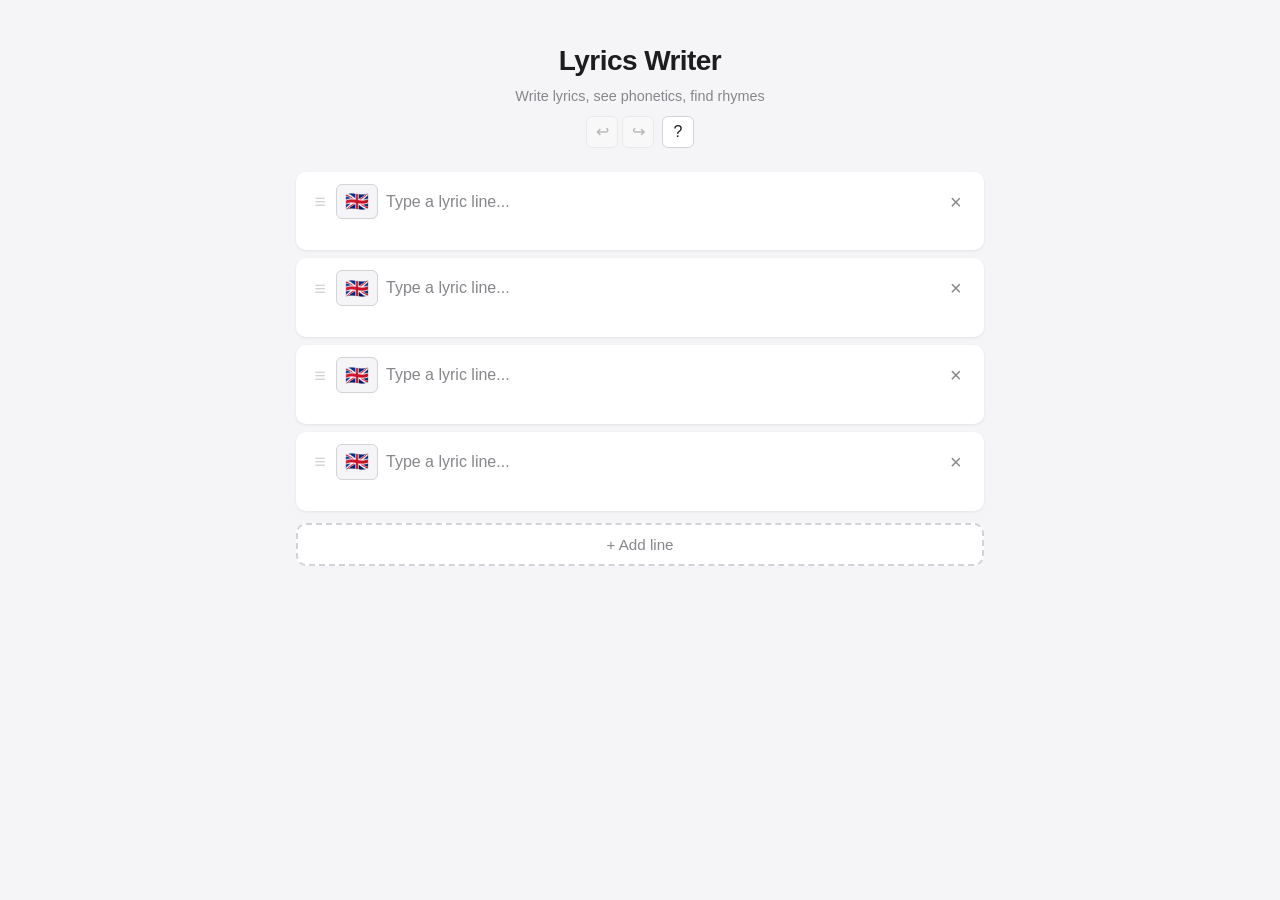
==== index.html @ 1f16d5e2 "fixed name" ====
<!DOCTYPE html>
<html lang="en">
<head>
  <meta charset="UTF-8">
  <meta name="viewport" content="width=device-width, initial-scale=1.0">
  <title>Lyrics Writer</title>
  <link rel="stylesheet" href="css/style.css">
</head>
<body>
  <header class="app-header">
    <div class="header-row">
      <h1>Lyrics Writer</h1>
    </div>
    <p>Write lyrics, see phonetics, find rhymes</p>
    <div class="header-controls">
      <div class="history-buttons">
        <button id="undo-btn" class="history-btn" disabled title="Undo (Ctrl+Z)">&#x21A9;</button>
        <button id="redo-btn" class="history-btn" disabled title="Redo (Ctrl+Shift+Z)">&#x21AA;</button>
      </div>
      <button id="about-btn" class="history-btn" title="About this tool">?</button>
    </div>
  </header>

  <!-- About modal -->
  <div id="about-modal" class="modal-overlay" hidden>
    <div class="modal">
      <button id="about-close" class="modal-close" title="Close">&times;</button>
      <h2>About Lyrics Writer</h2>

      <section>
        <h3>How it works</h3>
        <p>Lyrics Writer helps you write song lyrics with real-time phonetic feedback and rhyme detection.</p>
        <ul>
          <li><strong>Type a lyric</strong> on each line. Press <kbd>Enter</kbd> to move to the next line.</li>
          <li><strong>IPA phonetics</strong> appear below each line, showing how the words are pronounced using the International Phonetic Alphabet.</li>
          <li><strong>Rhyme detection</strong> automatically finds lines that end with the same sounds. Matching endings are <strong>bolded</strong> and color-coded &mdash; lines sharing a rhyme get a colored left border.</li>
          <li><strong>Syllable count</strong> is shown as a small badge on each line.</li>
          <li><strong>Drag &amp; drop</strong> lines using the <code>&equiv;</code> handle to reorder them.</li>
          <li><strong>Paste</strong> multiple lines at once &mdash; they are automatically split into separate lyric lines.</li>
          <li><strong>Undo / Redo</strong> with <kbd>Ctrl+Z</kbd> / <kbd>Ctrl+Shift+Z</kbd> or the header buttons.</li>
          <li>Your work is <strong>auto-saved</strong> in your browser and survives page refreshes.</li>
        </ul>
      </section>

      <section>
        <h3>&#x1F1EC;&#x1F1E7; English</h3>
        <p>IPA is fetched from a free dictionary API. Common words (pronouns, verbs, prepositions, contractions) are available instantly via a built-in dictionary. Words not found in either source are converted using English pronunciation rules &mdash; results are approximate given English's irregular spelling.</p>
      </section>

      <section>
        <h3>&#x1F1EB;&#x1F1F7; French</h3>
        <p>French uses a three-layer approach: a large built-in dictionary of common words, the free dictionary API, and a comprehensive rule-based converter as fallback. French spelling is fairly regular, so the rule-based converter handles most unknown words accurately. Missing accents are tolerated &mdash; typing <em>ecrire</em> will produce the same result as <em>&eacute;crire</em>.</p>
      </section>

      <section>
        <h3>&#x1F1EA;&#x1F1F8; Spanish</h3>
        <p>Spanish IPA comes from the dictionary API and a built-in dictionary of common words. Spanish has very regular pronunciation, so the API coverage combined with the built-in dictionary covers most vocabulary.</p>
      </section>

      <section>
        <h3>&#x1F1EE;&#x1F1F9; Italian</h3>
        <p>Italian works like Spanish: dictionary API plus a built-in dictionary. Italian pronunciation is largely predictable from spelling, making the API results reliable for most words.</p>
      </section>

      <section>
        <h3>&#x1F3DB;&#xFE0F; Latin</h3>
        <p>Latin uses a fully rule-based converter following Classical Latin pronunciation. Since Latin orthography maps deterministically to pronunciation, every word is converted without needing an API. Digraphs (<em>ae</em>, <em>oe</em>, <em>au</em>, <em>ph</em>, <em>th</em>, <em>ch</em>, <em>qu</em>) and all standard letter values are handled.</p>
      </section>

      <section class="modal-footer">
        <p>Rhymes are detected by comparing the IPA endings of all lines. The longer the shared ending, the stronger the rhyme. Cross-language rhymes work naturally since comparison is based on sound, not spelling.</p>
      </section>
    </div>
  </div>
  <main class="app-container">
    <div id="lines-container"></div>
    <button id="add-line-btn" class="add-line-btn">+ Add line</button>
  </main>

  <script src="js/languages.js"></script>
  <script src="js/ipa.js"></script>
  <script src="js/rhyme.js"></script>
  <script src="js/line.js"></script>
  <script src="js/app.js"></script>
</body>
</html>
---- css/style.css ----
*, *::before, *::after {
  box-sizing: border-box;
  margin: 0;
  padding: 0;
}

:root {
  --bg: #f5f5f7;
  --surface: #ffffff;
  --text: #1d1d1f;
  --text-muted: #86868b;
  --border: #d2d2d7;
  --accent: #0071e3;
  --accent-hover: #0077ed;
  --danger: #ff3b30;
  --radius: 10px;
  --shadow: 0 1px 3px rgba(0, 0, 0, 0.08);
}

body {
  font-family: -apple-system, BlinkMacSystemFont, 'Segoe UI', Roboto, Helvetica, Arial, sans-serif;
  background: var(--bg);
  color: var(--text);
  line-height: 1.5;
  min-height: 100vh;
}

.app-header {
  text-align: center;
  padding: 2.5rem 1rem 1.5rem;
}

.header-row {
  display: flex;
  align-items: center;
  justify-content: center;
  gap: 0.75rem;
}

.history-buttons {
  display: flex;
  gap: 0.25rem;
}

.history-btn {
  background: var(--surface);
  border: 1px solid var(--border);
  border-radius: 6px;
  width: 2rem;
  height: 2rem;
  font-size: 1rem;
  cursor: pointer;
  color: var(--text);
  display: inline-flex;
  align-items: center;
  justify-content: center;
  transition: border-color 0.2s, background 0.2s, opacity 0.2s;
}

.history-btn:hover:not(:disabled) {
  border-color: var(--accent);
  background: var(--bg);
}

.history-btn:disabled {
  opacity: 0.3;
  cursor: default;
}

.app-header h1 {
  font-size: 1.75rem;
  font-weight: 700;
  letter-spacing: -0.02em;
}

.app-header p {
  color: var(--text-muted);
  font-size: 0.9rem;
  margin-top: 0.25rem;
}

.app-container {
  max-width: 720px;
  margin: 0 auto;
  padding: 0 1rem 3rem;
}

#lines-container {
  display: flex;
  flex-direction: column;
  gap: 0.5rem;
}

.lyric-line {
  background: var(--surface);
  border-radius: var(--radius);
  padding: 0.75rem 1rem;
  box-shadow: var(--shadow);
  transition: box-shadow 0.2s;
}

.lyric-line:hover {
  box-shadow: 0 2px 8px rgba(0, 0, 0, 0.1);
}

.input-row {
  display: flex;
  align-items: center;
  gap: 0.5rem;
}

.drag-handle {
  cursor: grab;
  color: var(--border);
  font-size: 1.2rem;
  user-select: none;
  padding: 0 0.15rem;
  line-height: 1;
  transition: color 0.2s;
}

.drag-handle:hover {
  color: var(--text-muted);
}

.drag-handle:active {
  cursor: grabbing;
}

.lyric-line.dragging {
  opacity: 0.4;
}

.lang-select {
  appearance: none;
  -webkit-appearance: none;
  background: var(--bg);
  border: 1px solid var(--border);
  border-radius: 6px;
  padding: 0.4rem 0.5rem;
  font-size: 1.2rem;
  cursor: pointer;
  text-align: center;
  min-width: 2.5rem;
  transition: border-color 0.2s;
}

.lang-select:hover {
  border-color: var(--accent);
}

.lang-select:focus {
  outline: none;
  border-color: var(--accent);
  box-shadow: 0 0 0 3px rgba(0, 113, 227, 0.15);
}

.lyric-input {
  flex: 1;
  border: none;
  background: transparent;
  font-size: 1rem;
  color: var(--text);
  padding: 0.4rem 0;
  outline: none;
  font-family: inherit;
}

.lyric-input::placeholder {
  color: var(--text-muted);
}

.syllable-count {
  font-size: 0.75rem;
  color: var(--text-muted);
  background: var(--bg);
  border-radius: 999px;
  min-width: 1.5rem;
  height: 1.5rem;
  display: inline-flex;
  align-items: center;
  justify-content: center;
  flex-shrink: 0;
}

.syllable-count:empty {
  display: none;
}

.delete-btn {
  background: none;
  border: none;
  color: var(--text-muted);
  font-size: 1.25rem;
  cursor: pointer;
  padding: 0.2rem 0.4rem;
  border-radius: 4px;
  transition: color 0.2s, background 0.2s;
  line-height: 1;
}

.delete-btn:hover {
  color: var(--danger);
  background: rgba(255, 59, 48, 0.08);
}

.ipa-display {
  font-size: 0.85rem;
  color: var(--text-muted);
  padding: 0.25rem 0 0 4.25rem;
  min-height: 1.4em;
  font-family: 'Segoe UI', Roboto, Helvetica, Arial, sans-serif;
  transition: font-weight 0.2s;
}

.rhyme-match {
  font-weight: 700;
  color: var(--text);
}

.ipa-word {
  /* normal ipa word */
}

.ipa-unknown {
  opacity: 0.5;
  font-style: italic;
}

.ipa-loading {
  color: var(--text-muted);
  font-style: italic;
}

.add-line-btn {
  display: block;
  width: 100%;
  margin-top: 0.75rem;
  padding: 0.7rem;
  background: var(--surface);
  border: 2px dashed var(--border);
  border-radius: var(--radius);
  color: var(--text-muted);
  font-size: 0.95rem;
  cursor: pointer;
  transition: border-color 0.2s, color 0.2s;
}

.add-line-btn:hover {
  border-color: var(--accent);
  color: var(--accent);
}

.header-controls {
  display: flex;
  align-items: center;
  justify-content: center;
  gap: 0.5rem;
  margin-top: 0.5rem;
}

/* About modal */
.modal-overlay {
  position: fixed;
  inset: 0;
  background: rgba(0, 0, 0, 0.4);
  display: flex;
  align-items: center;
  justify-content: center;
  z-index: 100;
  padding: 1rem;
}

.modal-overlay[hidden] {
  display: none;
}

.modal {
  background: var(--surface);
  border-radius: 14px;
  max-width: 600px;
  width: 100%;
  max-height: 80vh;
  overflow-y: auto;
  padding: 2rem;
  position: relative;
  box-shadow: 0 8px 32px rgba(0, 0, 0, 0.2);
}

.modal-close {
  position: absolute;
  top: 0.75rem;
  right: 0.75rem;
  background: none;
  border: none;
  font-size: 1.5rem;
  cursor: pointer;
  color: var(--text-muted);
  width: 2rem;
  height: 2rem;
  display: flex;
  align-items: center;
  justify-content: center;
  border-radius: 6px;
  transition: background 0.2s, color 0.2s;
}

.modal-close:hover {
  background: var(--bg);
  color: var(--text);
}

.modal h2 {
  font-size: 1.4rem;
  font-weight: 700;
  margin-bottom: 1.25rem;
}

.modal h3 {
  font-size: 1.05rem;
  font-weight: 600;
  margin-top: 1.25rem;
  margin-bottom: 0.4rem;
}

.modal p {
  color: var(--text);
  font-size: 0.9rem;
  line-height: 1.6;
  margin-bottom: 0.5rem;
}

.modal ul {
  padding-left: 1.25rem;
  margin-bottom: 0.5rem;
}

.modal li {
  font-size: 0.9rem;
  line-height: 1.6;
  margin-bottom: 0.25rem;
}

.modal kbd {
  background: var(--bg);
  border: 1px solid var(--border);
  border-radius: 4px;
  padding: 0.1rem 0.35rem;
  font-size: 0.8rem;
  font-family: inherit;
}

.modal code {
  background: var(--bg);
  padding: 0.1rem 0.3rem;
  border-radius: 3px;
  font-size: 0.85rem;
}

.modal-footer {
  border-top: 1px solid var(--border);
  padding-top: 1rem;
  margin-top: 1.25rem;
}

.modal-footer p {
  color: var(--text-muted);
  font-size: 0.85rem;
}

@media (max-width: 480px) {
  .app-header h1 {
    font-size: 1.4rem;
  }

  .lyric-line {
    padding: 0.6rem 0.75rem;
  }

  .ipa-display {
    padding-left: 3rem;
  }
}
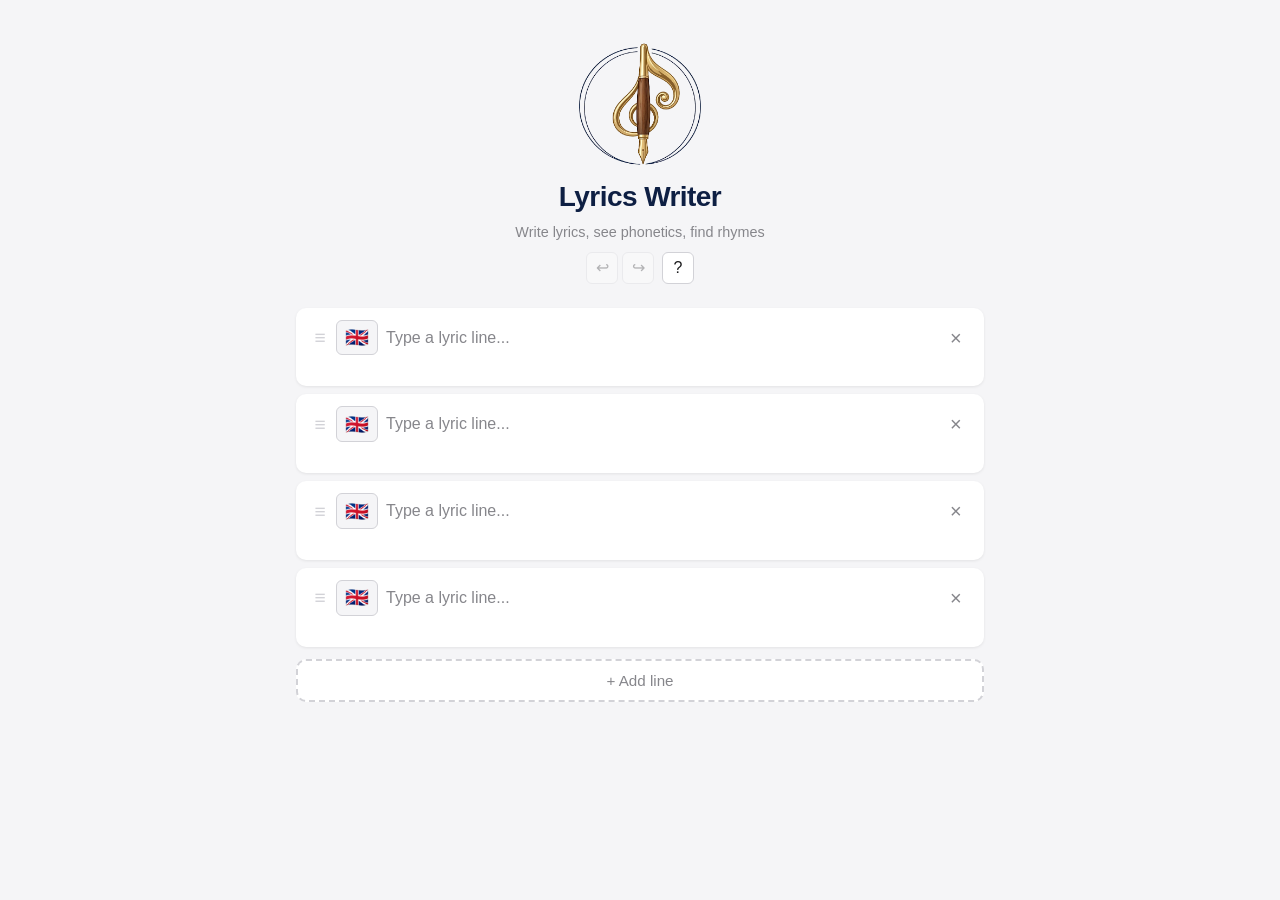
==== commit 62815c1f: "use logo" ====
--- a/index.html
+++ b/index.html
@@ -5,10 +5,12 @@
   <meta name="viewport" content="width=device-width, initial-scale=1.0">
   <title>Lyrics Writer</title>
   <link rel="stylesheet" href="css/style.css">
+  <link rel="icon" type="image/svg+xml" href="logo/LyricsWriter.svg">
 </head>
 <body>
   <header class="app-header">
     <div class="header-row">
+      <img src="logo/LyricsWriter.svg" alt="Lyrics Writer" class="app-logo">
       <h1>Lyrics Writer</h1>
     </div>
     <p>Write lyrics, see phonetics, find rhymes</p>
--- a/css/style.css
+++ b/css/style.css
@@ -32,9 +32,14 @@
 
 .header-row {
   display: flex;
-  align-items: center;
-  justify-content: center;
-  gap: 0.75rem;
+  flex-direction: column;
+  align-items: center;
+  gap: 0.5rem;
+}
+
+.app-logo {
+  height: 8rem;
+  width: auto;
 }
 
 .history-buttons {
@@ -71,6 +76,7 @@
   font-size: 1.75rem;
   font-weight: 700;
   letter-spacing: -0.02em;
+  color: #0e1f43;
 }
 
 .app-header p {
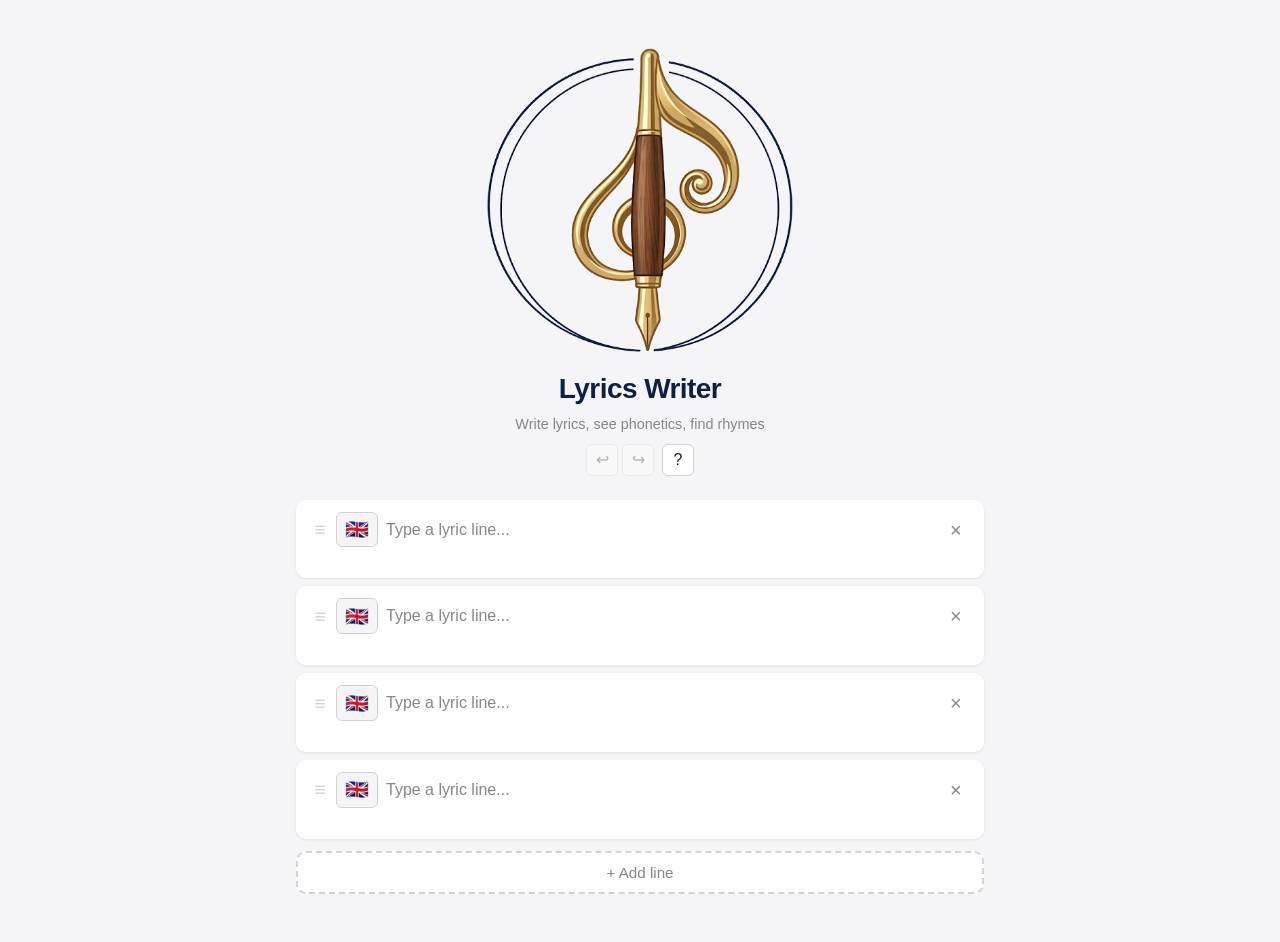
==== commit f9e8c4a2: "updated doc" ====
--- a/index.html
+++ b/index.html
@@ -46,31 +46,32 @@
 
       <section>
         <h3>&#x1F1EC;&#x1F1E7; English</h3>
-        <p>IPA is fetched from a free dictionary API. Common words (pronouns, verbs, prepositions, contractions) are available instantly via a built-in dictionary. Words not found in either source are converted using English pronunciation rules &mdash; results are approximate given English's irregular spelling.</p>
+        <p>IPA comes from a built-in dictionary of common words (pronouns, verbs, prepositions, contractions) and a rule-based pronunciation converter for unknown words. English spelling is irregular, so rule-based results are approximate. All processing is done locally &mdash; no network requests.</p>
       </section>
 
       <section>
         <h3>&#x1F1EB;&#x1F1F7; French</h3>
-        <p>French uses a three-layer approach: a large built-in dictionary of common words, the free dictionary API, and a comprehensive rule-based converter as fallback. French spelling is fairly regular, so the rule-based converter handles most unknown words accurately. Missing accents are tolerated &mdash; typing <em>ecrire</em> will produce the same result as <em>&eacute;crire</em>.</p>
+        <p>French uses a built-in dictionary and a comprehensive rule-based converter. French spelling is fairly regular, so most words are handled accurately. Missing accents are tolerated &mdash; typing <em>ecrire</em> will produce the same result as <em>&eacute;crire</em>.</p>
+        <p>Syllable counting follows French prosody rules: the <em>e muet</em> (ə) counts as a syllable before a consonant but is elided before a vowel or at the end of a line. When elision is ambiguous, both counts are shown (e.g. <strong>11~12</strong>).</p>
       </section>
 
       <section>
         <h3>&#x1F1EA;&#x1F1F8; Spanish</h3>
-        <p>Spanish IPA comes from the dictionary API and a built-in dictionary of common words. Spanish has very regular pronunciation, so the API coverage combined with the built-in dictionary covers most vocabulary.</p>
+        <p>Spanish uses a built-in dictionary and a rule-based converter. Spanish pronunciation is very regular (soft c/g, silent h, &ntilde;, ll, ch, intervocalic b/d approximants), so most words are accurately converted.</p>
       </section>
 
       <section>
         <h3>&#x1F1EE;&#x1F1F9; Italian</h3>
-        <p>Italian works like Spanish: dictionary API plus a built-in dictionary. Italian pronunciation is largely predictable from spelling, making the API results reliable for most words.</p>
+        <p>Italian uses a built-in dictionary and a rule-based converter handling sc/sch/sci, gli, gn, ch/gh, ci/gi, zz, and intervocalic s voicing. Italian pronunciation is largely predictable from spelling.</p>
       </section>
 
       <section>
         <h3>&#x1F3DB;&#xFE0F; Latin</h3>
-        <p>Latin uses a fully rule-based converter following Classical Latin pronunciation. Since Latin orthography maps deterministically to pronunciation, every word is converted without needing an API. Digraphs (<em>ae</em>, <em>oe</em>, <em>au</em>, <em>ph</em>, <em>th</em>, <em>ch</em>, <em>qu</em>) and all standard letter values are handled.</p>
+        <p>Latin uses a fully rule-based converter following Classical Latin pronunciation. Digraphs (<em>ae</em>, <em>oe</em>, <em>au</em>, <em>ph</em>, <em>th</em>, <em>ch</em>, <em>qu</em>) and all standard letter values are handled.</p>
       </section>
 
       <section class="modal-footer">
-        <p>Rhymes are detected by comparing the IPA endings of all lines. The longer the shared ending, the stronger the rhyme. Cross-language rhymes work naturally since comparison is based on sound, not spelling.</p>
+        <p>Rhymes are detected by comparing the IPA endings of all lines. Lines sharing any common ending sound are grouped together and color-coded. Cross-language rhymes work naturally since comparison is based on sound, not spelling. All processing runs entirely in your browser &mdash; no data is sent to any server.</p>
       </section>
     </div>
   </div>
--- a/css/style.css
+++ b/css/style.css
@@ -38,7 +38,7 @@
 }
 
 .app-logo {
-  height: 8rem;
+  height: 20rem;
   width: auto;
 }
 
@@ -183,10 +183,12 @@
   border-radius: 999px;
   min-width: 1.5rem;
   height: 1.5rem;
+  padding: 0 0.4rem;
   display: inline-flex;
   align-items: center;
   justify-content: center;
   flex-shrink: 0;
+  white-space: nowrap;
 }
 
 .syllable-count:empty {
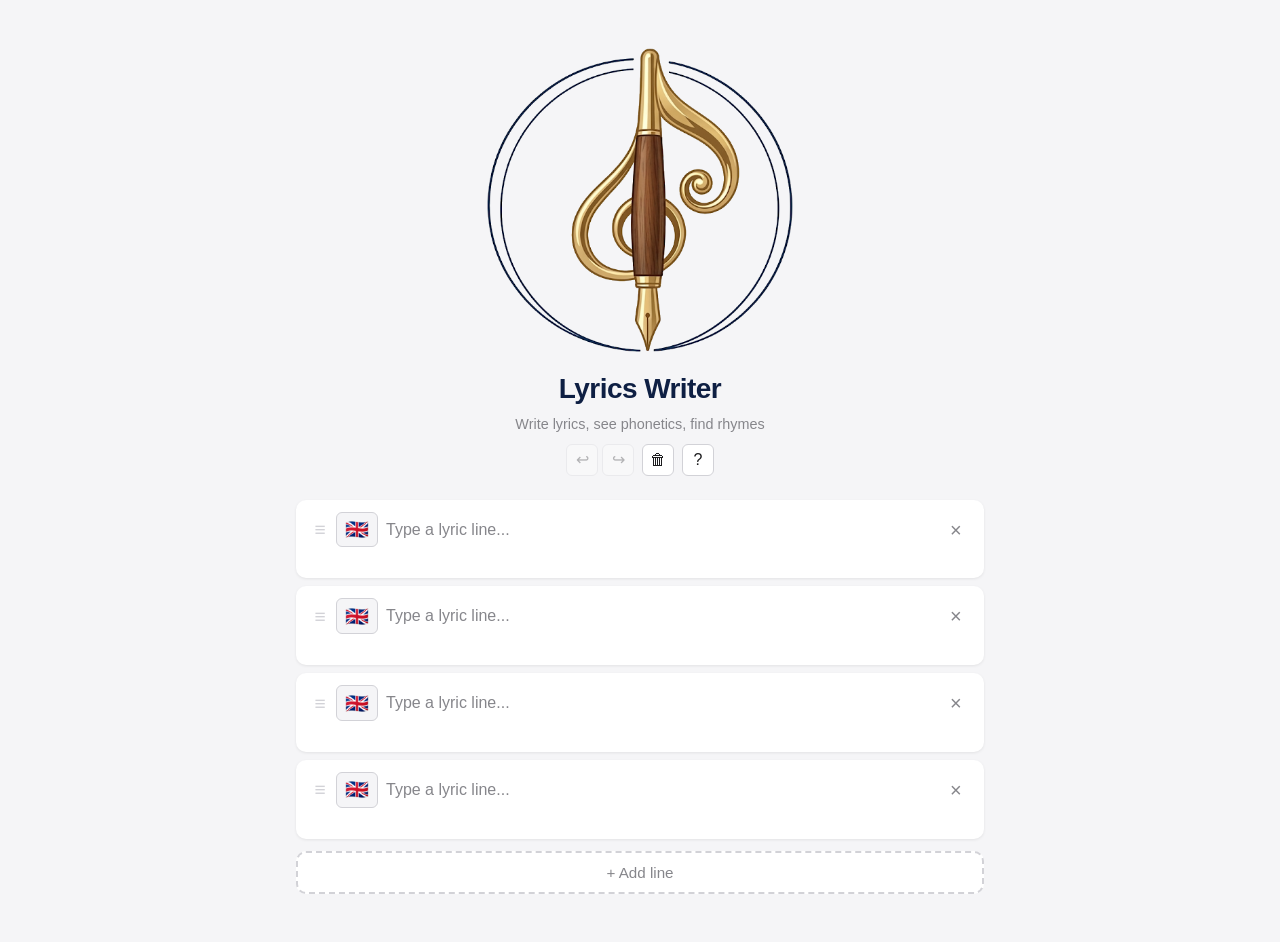
==== commit 60826b96: "added delete all button" ====
--- a/index.html
+++ b/index.html
@@ -19,6 +19,7 @@
         <button id="undo-btn" class="history-btn" disabled title="Undo (Ctrl+Z)">&#x21A9;</button>
         <button id="redo-btn" class="history-btn" disabled title="Redo (Ctrl+Shift+Z)">&#x21AA;</button>
       </div>
+      <button id="clear-btn" class="history-btn" title="Delete all lines">&#x1F5D1;</button>
       <button id="about-btn" class="history-btn" title="About this tool">?</button>
     </div>
   </header>
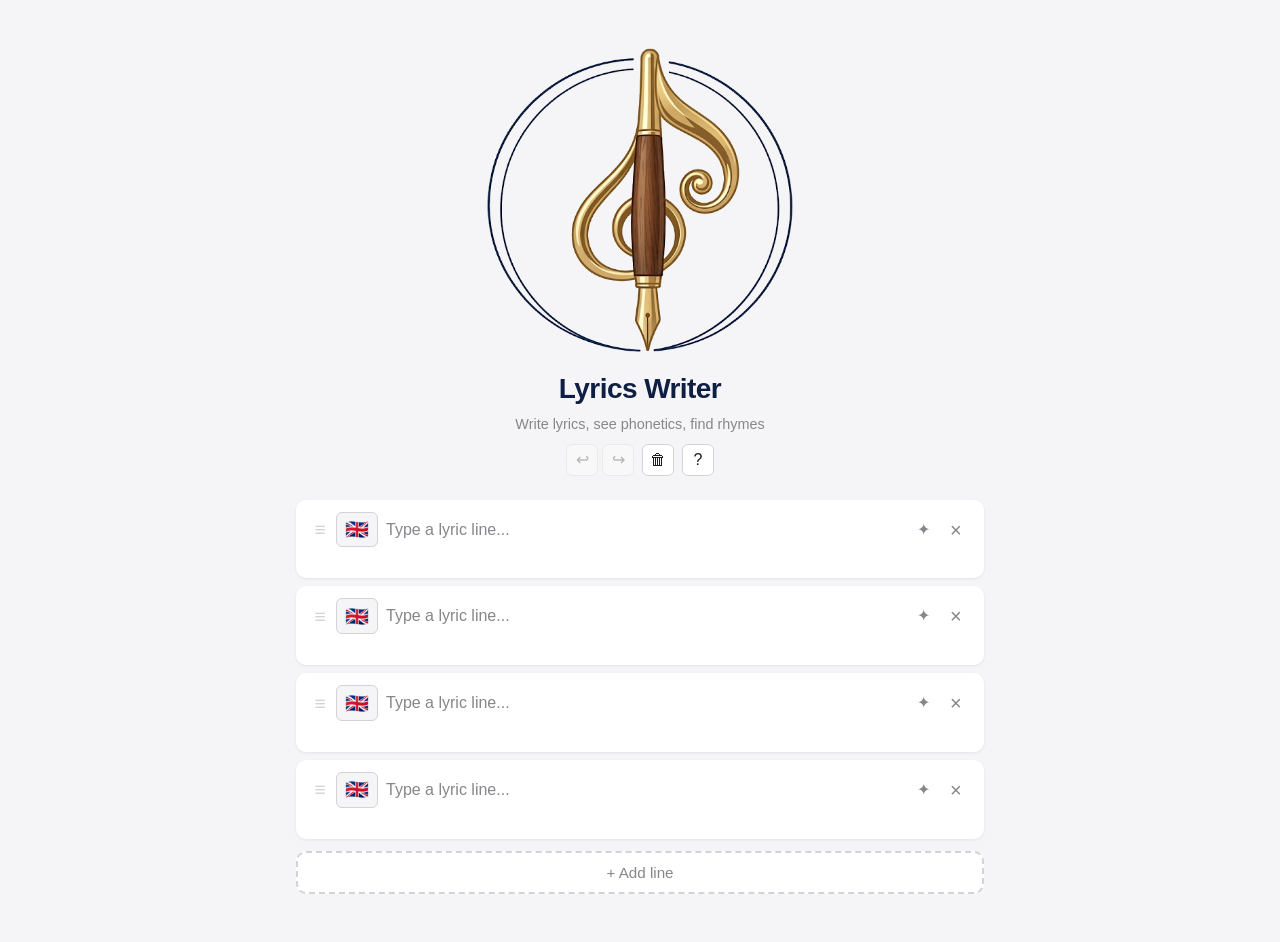
==== commit 5c40a6f7: "added rhymes suggestions" ====
--- a/index.html
+++ b/index.html
@@ -84,6 +84,12 @@
   <script src="js/languages.js"></script>
   <script src="js/ipa.js"></script>
   <script src="js/rhyme.js"></script>
+  <!-- Pre-built word data (generated by scripts/build_word_data.py) -->
+  <script src="data/words_en.js" onerror="console.info('words_en.js not found — run scripts/build_word_data.py')"></script>
+  <script src="data/words_fr.js" onerror="console.info('words_fr.js not found — run scripts/build_word_data.py')"></script>
+  <script src="data/words_es.js" onerror="console.info('words_es.js not found — run scripts/build_word_data.py')"></script>
+  <script src="data/words_it.js" onerror="console.info('words_it.js not found — run scripts/build_word_data.py')"></script>
+  <script src="js/suggest.js"></script>
   <script src="js/line.js"></script>
   <script src="js/app.js"></script>
 </body>
--- a/css/style.css
+++ b/css/style.css
@@ -376,6 +376,102 @@
   font-size: 0.85rem;
 }
 
+/* ── Suggest button ──────────────────────────────────────────────────────── */
+.suggest-btn {
+  background: none;
+  border: none;
+  color: var(--text-muted);
+  font-size: 1rem;
+  cursor: pointer;
+  padding: 0.2rem 0.35rem;
+  border-radius: 4px;
+  transition: color 0.2s, background 0.2s;
+  line-height: 1;
+  flex-shrink: 0;
+}
+
+.suggest-btn:hover {
+  color: var(--accent);
+  background: rgba(0, 113, 227, 0.08);
+}
+
+.suggest-btn.active {
+  color: var(--accent);
+}
+
+/* ── Suggest panel ───────────────────────────────────────────────────────── */
+.suggest-panel {
+  padding: 0.6rem 0.75rem 0.6rem 4.25rem;
+  border-top: 1px solid var(--border);
+  margin-top: 0.25rem;
+  display: flex;
+  flex-wrap: wrap;
+  gap: 0.75rem;
+}
+
+.suggest-panel[hidden] {
+  display: none;
+}
+
+.suggest-section {
+  display: flex;
+  flex-direction: column;
+  gap: 0.35rem;
+  min-width: 0;
+}
+
+.suggest-label {
+  font-size: 0.7rem;
+  font-weight: 600;
+  text-transform: uppercase;
+  letter-spacing: 0.05em;
+  color: var(--text-muted);
+}
+
+.suggest-chips {
+  display: flex;
+  flex-wrap: wrap;
+  gap: 0.3rem;
+}
+
+.suggest-chip {
+  background: var(--bg);
+  border: 1px solid var(--border);
+  border-radius: 999px;
+  padding: 0.2rem 0.65rem;
+  font-size: 0.82rem;
+  font-family: inherit;
+  cursor: pointer;
+  color: var(--text);
+  transition: border-color 0.15s, background 0.15s, color 0.15s;
+  white-space: nowrap;
+}
+
+.suggest-chip:hover {
+  border-color: var(--accent);
+  color: var(--accent);
+  background: rgba(0, 113, 227, 0.06);
+}
+
+.suggest-chip.copied {
+  border-color: #34c759;
+  color: #34c759;
+  background: rgba(52, 199, 89, 0.08);
+}
+
+.suggest-loading,
+.suggest-empty,
+.suggest-error {
+  font-size: 0.82rem;
+  color: var(--text-muted);
+  font-style: italic;
+}
+
+.suggest-error {
+  color: var(--danger);
+  font-style: normal;
+}
+
 @media (max-width: 480px) {
   .app-header h1 {
     font-size: 1.4rem;
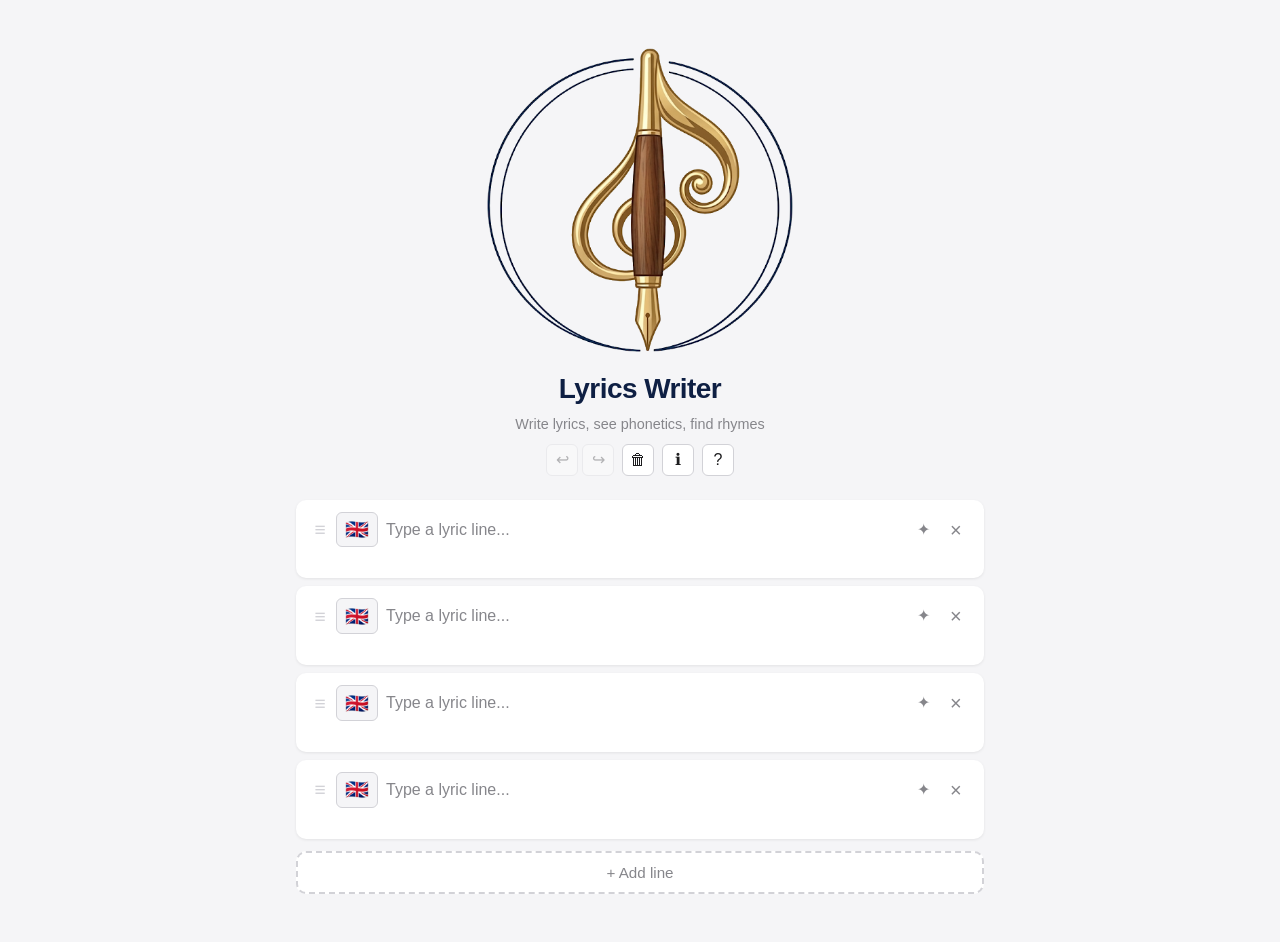
==== commit 48b3abec: "added a fully detailed technical explanation" ====
--- a/index.html
+++ b/index.html
@@ -20,6 +20,7 @@
         <button id="redo-btn" class="history-btn" disabled title="Redo (Ctrl+Shift+Z)">&#x21AA;</button>
       </div>
       <button id="clear-btn" class="history-btn" title="Delete all lines">&#x1F5D1;</button>
+      <a href="technical.html" class="history-btn" title="Technical details">&#x2139;&#xFE0E;</a>
       <button id="about-btn" class="history-btn" title="About this tool">?</button>
     </div>
   </header>
@@ -38,6 +39,13 @@
           <li><strong>IPA phonetics</strong> appear below each line, showing how the words are pronounced using the International Phonetic Alphabet.</li>
           <li><strong>Rhyme detection</strong> automatically finds lines that end with the same sounds. Matching endings are <strong>bolded</strong> and color-coded &mdash; lines sharing a rhyme get a colored left border.</li>
           <li><strong>Syllable count</strong> is shown as a small badge on each line.</li>
+          <li><strong>Rhyme suggestions</strong> &mdash; click the <strong>&#x2726;</strong> button on any line to get word suggestions. Each suggestion shows two scores:
+            <ul>
+              <li><strong style="color:#d4600a;">Rhyme score</strong> (orange number) &mdash; how many IPA sounds the word shares with the target from the end. For example, &ldquo;night&rdquo; and &ldquo;light&rdquo; share 3 sounds (/aɪt/).</li>
+              <li><strong style="color:#7c3aed;">Meaning score</strong> (purple %) &mdash; how semantically close the word is to the target, measured as cosine similarity between word embeddings (100k-word vocabulary). A high score means the words tend to appear in similar contexts.</li>
+            </ul>
+            The slider controls the balance between the two scores. The target word can be edited directly next to the slider.
+          </li>
           <li><strong>Drag &amp; drop</strong> lines using the <code>&equiv;</code> handle to reorder them.</li>
           <li><strong>Paste</strong> multiple lines at once &mdash; they are automatically split into separate lyric lines.</li>
           <li><strong>Undo / Redo</strong> with <kbd>Ctrl+Z</kbd> / <kbd>Ctrl+Shift+Z</kbd> or the header buttons.</li>
@@ -84,11 +92,8 @@
   <script src="js/languages.js"></script>
   <script src="js/ipa.js"></script>
   <script src="js/rhyme.js"></script>
-  <!-- Pre-built word data (generated by scripts/build_word_data.py) -->
-  <script src="data/words_en.js" onerror="console.info('words_en.js not found — run scripts/build_word_data.py')"></script>
-  <script src="data/words_fr.js" onerror="console.info('words_fr.js not found — run scripts/build_word_data.py')"></script>
-  <script src="data/words_es.js" onerror="console.info('words_es.js not found — run scripts/build_word_data.py')"></script>
-  <script src="data/words_it.js" onerror="console.info('words_it.js not found — run scripts/build_word_data.py')"></script>
+  <!-- Word data (data/words_{lang}.js) is lazy-loaded on first ✦ click. -->
+  <!-- Run scripts/build_word_data.py to generate them.                  -->
   <script src="js/suggest.js"></script>
   <script src="js/line.js"></script>
   <script src="js/app.js"></script>
--- a/css/style.css
+++ b/css/style.css
@@ -72,6 +72,10 @@
   cursor: default;
 }
 
+a.history-btn {
+  text-decoration: none;
+}
+
 .app-header h1 {
   font-size: 1.75rem;
   font-weight: 700;
@@ -226,9 +230,6 @@
   color: var(--text);
 }
 
-.ipa-word {
-  /* normal ipa word */
-}
 
 .ipa-unknown {
   opacity: 0.5;
@@ -401,31 +402,68 @@
 
 /* ── Suggest panel ───────────────────────────────────────────────────────── */
 .suggest-panel {
-  padding: 0.6rem 0.75rem 0.6rem 4.25rem;
+  padding: 0.55rem 0.75rem 0.65rem 4.25rem;
   border-top: 1px solid var(--border);
   margin-top: 0.25rem;
   display: flex;
-  flex-wrap: wrap;
-  gap: 0.75rem;
-}
-
-.suggest-panel[hidden] {
-  display: none;
-}
-
-.suggest-section {
-  display: flex;
   flex-direction: column;
-  gap: 0.35rem;
-  min-width: 0;
-}
-
-.suggest-label {
+  gap: 0.5rem;
+}
+
+/* ── Slider row ──────────────────────────────────────────────────────────── */
+.suggest-slider-row {
+  display: flex;
+  align-items: center;
+  gap: 0.5rem;
+}
+
+.suggest-target-input {
+  border: none;
+  border-bottom: 1.5px solid var(--border);
+  background: transparent;
+  font-family: inherit;
+  font-size: 0.88rem;
+  font-weight: 600;
+  color: var(--accent);
+  width: 12ch;
+  min-width: 3ch;
+  max-width: 14ch;
+  padding: 0 0.1rem 0.05rem;
+  outline: none;
+  text-align: center;
+  transition: border-color 0.15s, width 0.1s;
+}
+
+.suggest-target-input:focus {
+  border-bottom-color: var(--accent);
+}
+
+.suggest-slider-sep {
+  color: var(--border);
+  font-size: 0.9rem;
+  flex-shrink: 0;
+}
+
+.suggest-slider-label {
   font-size: 0.7rem;
   font-weight: 600;
   text-transform: uppercase;
-  letter-spacing: 0.05em;
-  color: var(--text-muted);
+  letter-spacing: 0.04em;
+  color: var(--text-muted);
+  white-space: nowrap;
+  flex-shrink: 0;
+  transition: opacity 0.2s;
+}
+
+.suggest-slider {
+  flex: 1;
+  accent-color: var(--accent);
+  cursor: pointer;
+  min-width: 80px;
+}
+
+.suggest-panel[hidden] {
+  display: none;
 }
 
 .suggest-chips {
@@ -449,14 +487,35 @@
 
 .suggest-chip:hover {
   border-color: var(--accent);
+  background: rgba(0, 113, 227, 0.06);
+}
+
+.suggest-chip:hover .chip-word {
   color: var(--accent);
-  background: rgba(0, 113, 227, 0.06);
 }
 
 .suggest-chip.copied {
   border-color: #34c759;
+  background: rgba(52, 199, 89, 0.08);
+}
+
+.suggest-chip.copied .chip-word {
   color: #34c759;
-  background: rgba(52, 199, 89, 0.08);
+}
+
+.chip-score {
+  font-size: 0.68rem;
+  font-weight: 700;
+  margin-left: 0.3rem;
+  opacity: 0.8;
+}
+
+.chip-rhyme {
+  color: #d4600a;
+}
+
+.chip-sem {
+  color: #7c3aed;
 }
 
 .suggest-loading,
